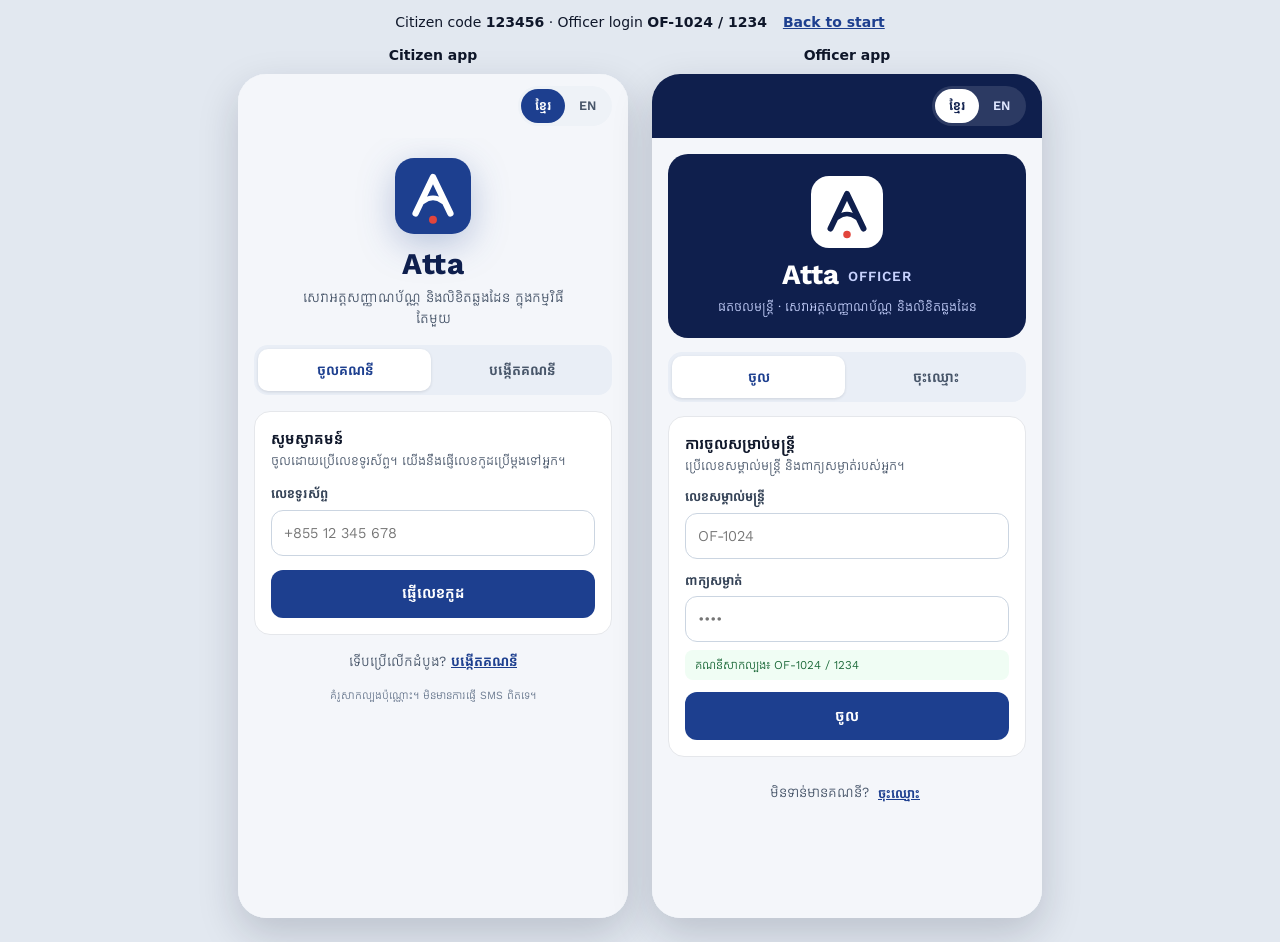
==== project/both.html @ 69b565f7 "Apply mentor feedback to citizen and officer apps Citizen app: - Add Atta logo and redesign sign-in " ====
<!doctype html>
<html lang="en">
<head>
  <meta charset="utf-8">
  <meta name="viewport" content="width=device-width, initial-scale=1">
  <title>Atta side by side</title>
  <style>
    * { box-sizing: border-box }
    body { margin: 0; min-height: 100vh; background: #e2e8f0; color: #0f172a; font: 14px/1.5 system-ui, sans-serif }
    header { display: flex; flex-wrap: wrap; align-items: center; justify-content: center; gap: 8px 16px; padding: 12px 16px; text-align: center }
    header a { color: #1d3f8f; font-weight: 600 }
    .stage { display: flex; flex-wrap: wrap; justify-content: center; gap: 24px; padding: 0 16px 24px }
    figure { margin: 0; display: flex; flex-direction: column; align-items: center; gap: 8px }
    figcaption { font-weight: 600 }
    .phone { width: 390px; height: 844px; max-width: calc(100vw - 32px); border-radius: 28px; overflow: hidden; background: #fff; box-shadow: 0 16px 40px rgb(15 23 42 / 18%) }
    iframe { width: 390px; height: 844px; border: 0; display: block }
  </style>
</head>
<body>
  <header>
    <span>Citizen code <b>123456</b> · Officer login <b>OF-1024 / 1234</b></span>
    <a href="./index.html">Back to start</a>
  </header>
  <div class="stage">
    <figure><figcaption>Citizen app</figcaption><div class="phone"><iframe src="./Main.dc.html" title="Citizen app"></iframe></div></figure>
    <figure><figcaption>Officer app</figcaption><div class="phone"><iframe src="./Officer.dc.html" title="Officer app"></iframe></div></figure>
  </div>
</body>
</html>
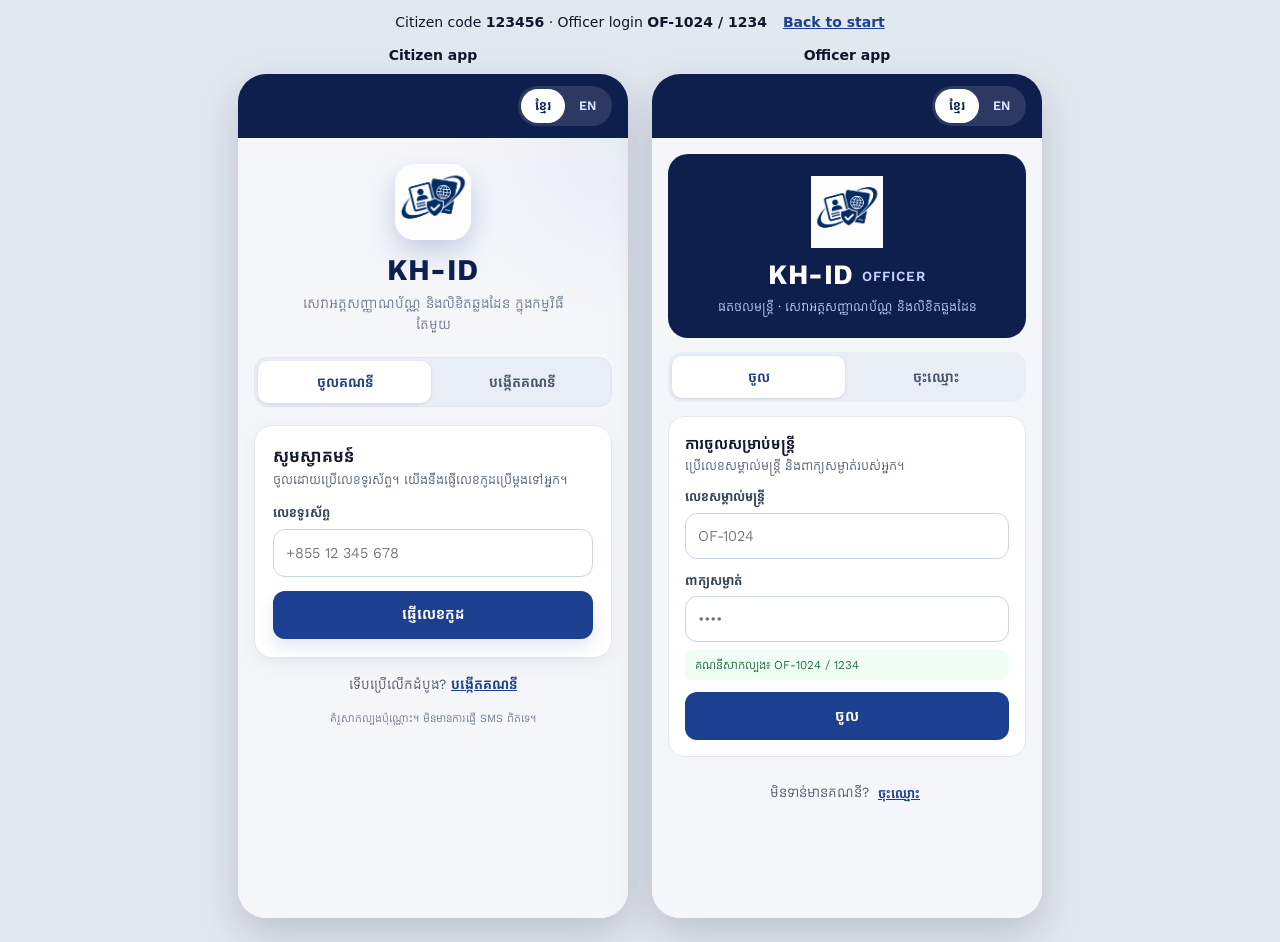
==== commit a97f38e0: "new changes" ====
--- a/project/both.html
+++ b/project/both.html
@@ -3,7 +3,7 @@
 <head>
   <meta charset="utf-8">
   <meta name="viewport" content="width=device-width, initial-scale=1">
-  <title>Atta side by side</title>
+  <title>KH-ID side by side</title>
   <style>
     * { box-sizing: border-box }
     body { margin: 0; min-height: 100vh; background: #e2e8f0; color: #0f172a; font: 14px/1.5 system-ui, sans-serif }
